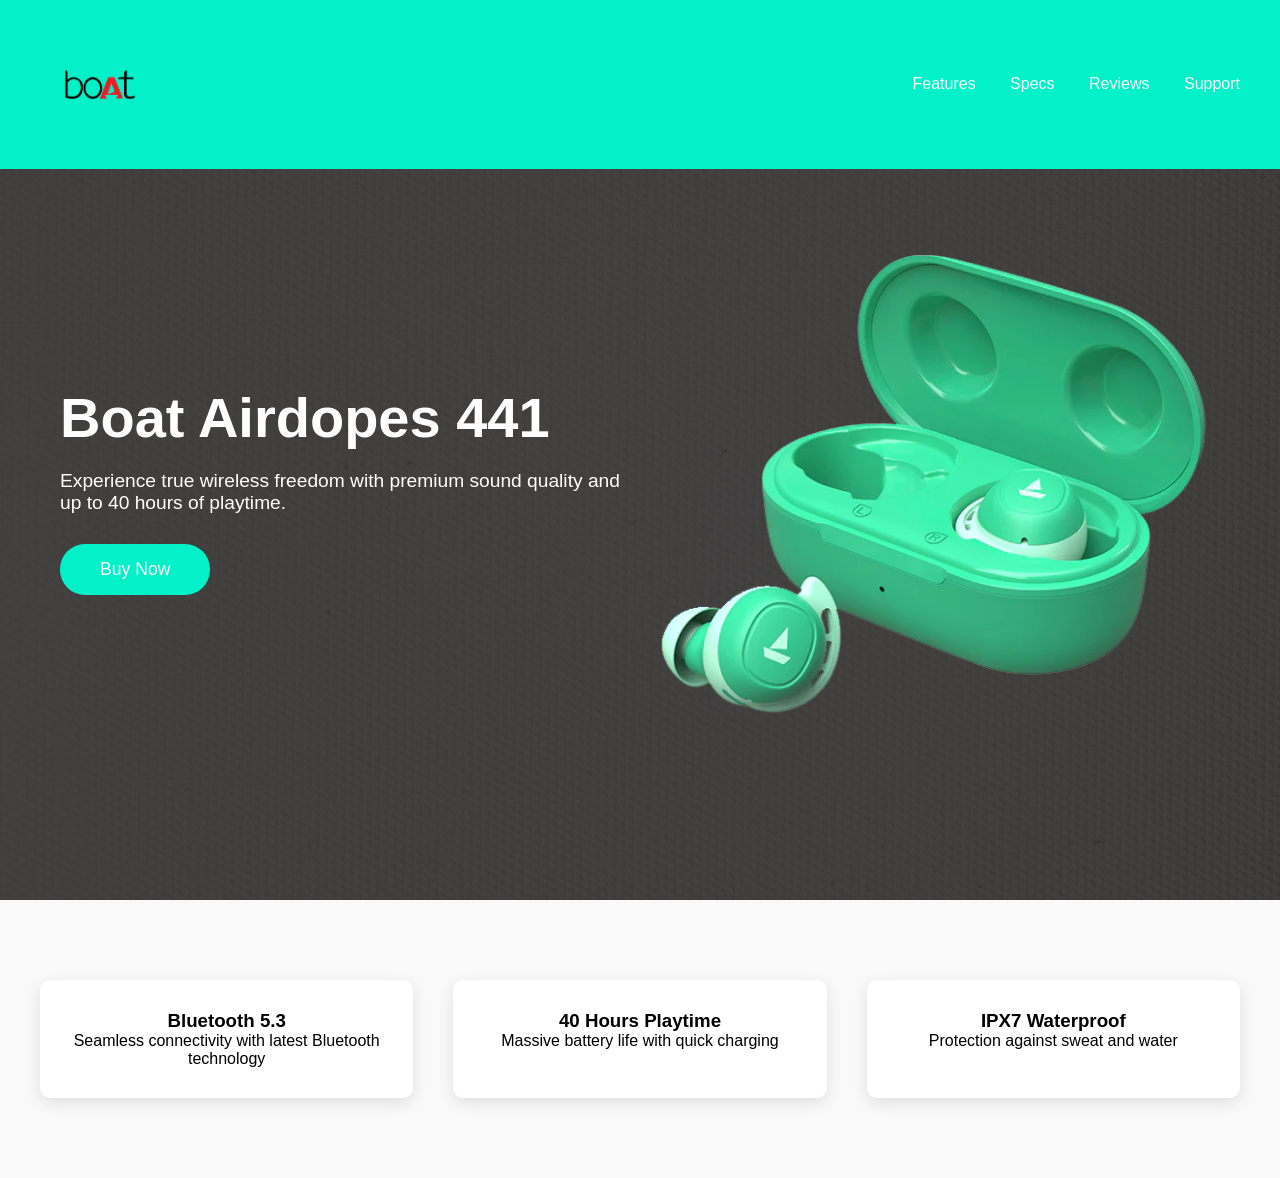
==== index.html @ 9e006bde "initial commit" ====
<!DOCTYPE html>
<html lang="en">
<head>
    <meta charset="UTF-8">
    <meta name="viewport" content="width=device-width, initial-scale=1.0">
    <title>Task 1-Landing page</title>
    <link rel="stylesheet" href="styles.css">
</head>
<body>
    <header>
        <nav>
            <img src="Boat Logo.png" alt="Boat Logo" class="logo">
            <div class="nav-links">
                <a href="#features">Features</a>
                <a href="#specs">Specs</a>
                <a href="#reviews">Reviews</a>
                <a href="#support">Support</a>
            </div>
        </nav>
    </header>

    <section class="hero">
        <div class="hero-content">
            <div class="hero-text">
                <h1>Boat Airdopes 441</h1>
                <p>Experience true wireless freedom with premium sound quality and up to 40 hours of playtime.</p>
                <button class="cta-button">Buy Now</button>
            </div>
            <img src="airdopes441.webp" alt="Airdopes" class="product-image">
        </div>
    </section>

    <section class="features" id="features">
        <div class="features-grid">
            <div class="feature-card">
                <i class="fas fa-bluetooth fa-3x"></i>
                <h3>Bluetooth 5.3</h3>
                <p>Seamless connectivity with latest Bluetooth technology</p>
            </div>
            <div class="feature-card">
                <i class="fas fa-battery-full fa-3x"></i>
                <h3>40 Hours Playtime</h3>
                <p>Massive battery life with quick charging</p>
            </div>
            <div class="feature-card">
                <i class="fas fa-tint fa-3x"></i>
                <h3>IPX7 Waterproof</h3>
                <p>Protection against sweat and water</p>
            </div>
        </div>
    </section>
</body>
</html>
---- styles.css ----
* {
    margin: 0;
    padding: 0;
    box-sizing: border-box;
    font-family: 'Arial', sans-serif;
}

header {
    background-color: #03f1c9;
    padding: 20px;
    position: fixed;
    width: 100%;
    z-index: 1000;
}

nav {
    display: flex;
    justify-content: space-between;
    align-items: center;
    max-width: 1200px;
    margin: 0 auto;
}

.logo {
    width: 120px;
}

.nav-links a {
    color: white;
    text-decoration: none;
    margin-left: 30px;
    font-weight: 500;
}

.hero {
    background: linear-gradient(rgba(0,0,0,0.7), rgba(0,0,0,0.7)),
          url('blank.avif');
    background-size: cover;
    background-position: center;
    height: 100vh;
    display: flex;
    align-items: center;
    padding-top: 80px;
}

.hero-content {
    max-width: 1200px;
    margin: 0 auto;
    display: grid;
    grid-template-columns: 1fr 1fr;
    align-items: center;
    color: white;
    padding: 0 20px;
}

.hero-text h1 {
    font-size: 3.5rem;
    margin-bottom: 20px;
}

.hero-text p {
    font-size: 1.2rem;
    margin-bottom: 30px;
}

.cta-button {
    background-color: #03f1c9;
    color: white;
    padding: 15px 40px;
    border: none;
    border-radius: 25px;
    font-size: 1.1rem;
    cursor: pointer;
    transition: background-color 0.3s;
}

.cta-button:hover {
    background-color: #0056b3;
}

.product-image {
    max-width: 100%;
    animation: float 3s ease-in-out infinite;
}

/* Features Section */
.features {
    padding: 80px 20px;
    background-color: #f9f9f9;
}

.features-grid {
    max-width: 1200px;
    margin: 0 auto;
    display: grid;
    grid-template-columns: repeat(3, 1fr);
    gap: 40px;
}

.feature-card {
    text-align: center;
    padding: 30px;
    background-color: white;
    border-radius: 10px;
    box-shadow: 0 5px 15px rgba(0,0,0,0.1);
    transition: transform 0.3s;
}

.feature-card:hover {
    transform: translateY(-10px);
}

.feature-card img {
    width: 60px;
    margin-bottom: 20px;
}
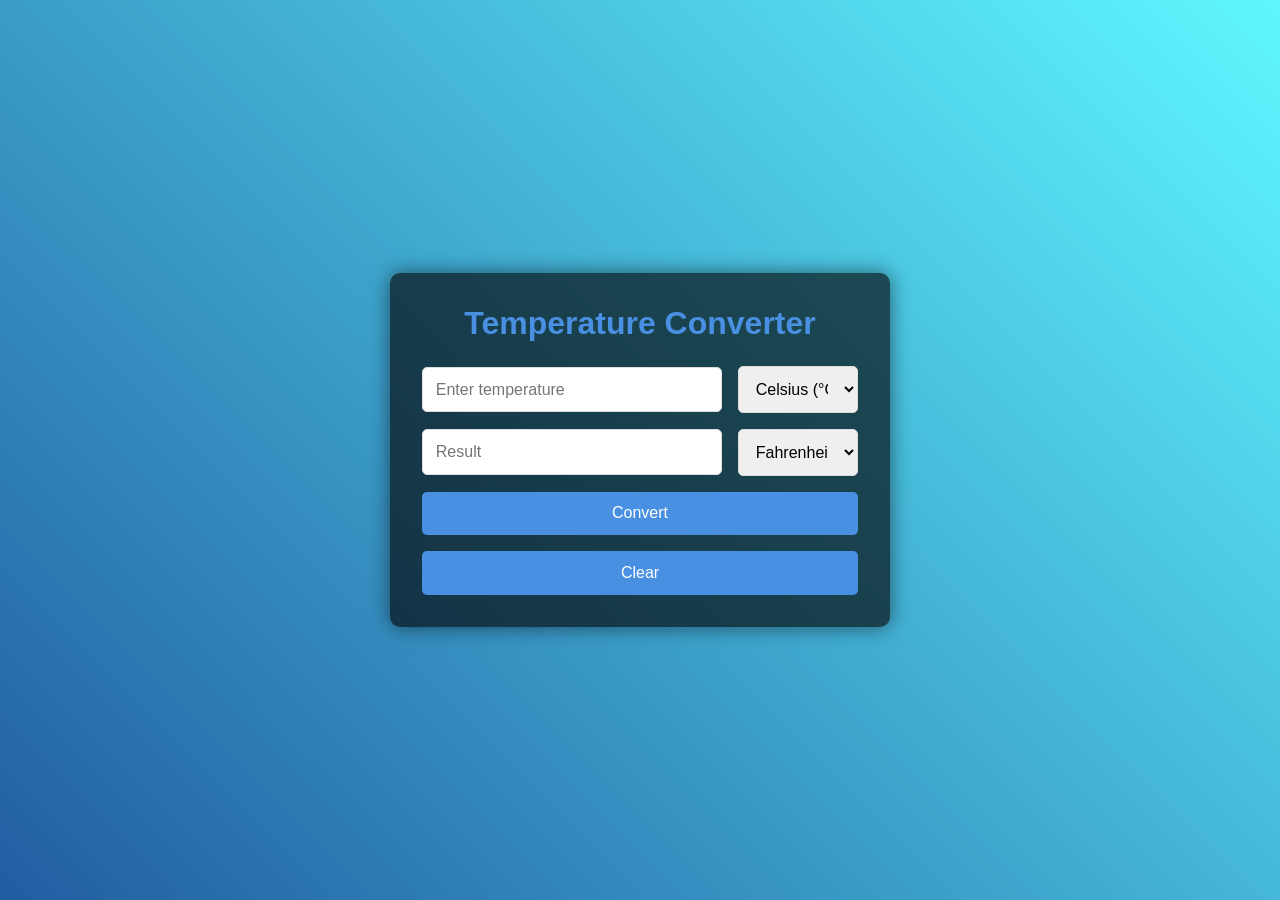
==== commit 65b19ed3: "initial commit" ====
--- a/index.html
+++ b/index.html
@@ -3,51 +3,38 @@
 <head>
     <meta charset="UTF-8">
     <meta name="viewport" content="width=device-width, initial-scale=1.0">
-    <title>Task 1-Landing page</title>
+    <title>Temperature Converter</title>
     <link rel="stylesheet" href="styles.css">
 </head>
 <body>
-    <header>
-        <nav>
-            <img src="Boat Logo.png" alt="Boat Logo" class="logo">
-            <div class="nav-links">
-                <a href="#features">Features</a>
-                <a href="#specs">Specs</a>
-                <a href="#reviews">Reviews</a>
-                <a href="#support">Support</a>
+    <div class="container">
+        <h1>Temperature Converter</h1>
+        <div class="converter">
+            <div class="input-group">
+                <input type="number" id="temperature" placeholder="Enter temperature" step="any">
+                <select id="fromUnit">
+                    <option value="celsius">Celsius (°C)</option>
+                    <option value="fahrenheit">Fahrenheit (°F)</option>
+                </select>
             </div>
-        </nav>
-    </header>
 
-    <section class="hero">
-        <div class="hero-content">
-            <div class="hero-text">
-                <h1>Boat Airdopes 441</h1>
-                <p>Experience true wireless freedom with premium sound quality and up to 40 hours of playtime.</p>
-                <button class="cta-button">Buy Now</button>
+            <div class="input-group">
+                <input type="text" id="result" placeholder="Result" readonly>
+                <select id="toUnit">
+                    <option value="fahrenheit">Fahrenheit (°F)</option>
+                    <option value="celsius">Celsius (°C)</option>
+                </select>
             </div>
-            <img src="airdopes441.webp" alt="Airdopes" class="product-image">
+
+            <div class="error" id="errorMessage">
+                Please enter a valid temperature!
+            </div>
+
+            <button onclick="convertTemperature()">Convert</button>
+            <button onclick="clearFields()">Clear</button>
         </div>
-    </section>
+    </div>
 
-    <section class="features" id="features">
-        <div class="features-grid">
-            <div class="feature-card">
-                <i class="fas fa-bluetooth fa-3x"></i>
-                <h3>Bluetooth 5.3</h3>
-                <p>Seamless connectivity with latest Bluetooth technology</p>
-            </div>
-            <div class="feature-card">
-                <i class="fas fa-battery-full fa-3x"></i>
-                <h3>40 Hours Playtime</h3>
-                <p>Massive battery life with quick charging</p>
-            </div>
-            <div class="feature-card">
-                <i class="fas fa-tint fa-3x"></i>
-                <h3>IPX7 Waterproof</h3>
-                <p>Protection against sweat and water</p>
-            </div>
-        </div>
-    </section>
+    <script src="script.js"></script>
 </body>
 </html>
--- a/styles.css
+++ b/styles.css
@@ -5,114 +5,89 @@
     font-family: 'Arial', sans-serif;
 }
 
-header {
-    background-color: #03f1c9;
-    padding: 20px;
-    position: fixed;
-    width: 100%;
-    z-index: 1000;
+body {
+    min-height: 100vh;
+    display: flex;
+    justify-content: center;
+    align-items: center;
+    background: linear-gradient(45deg, #215da1, #5ff7ff);
 }
 
-nav {
-    display: flex;
-    justify-content: space-between;
-    align-items: center;
-    max-width: 1200px;
-    margin: 0 auto;
+.container {
+    background: rgba(0, 0, 0, 0.633);
+    padding: 2rem;
+    border-radius: 10px;
+    box-shadow: 0 0 20px rgba(0, 0, 0, 0.532);
+    width: 90%;
+    max-width: 500px;
 }
 
-.logo {
+h1 {
+    text-align: center;
+    color: #4a90e2;
+    margin-bottom: 1.5rem;
+}
+
+.converter {
+    display: flex;
+    flex-direction: column;
+    gap: 1rem;
+}
+
+.input-group {
+    display: flex;
+    gap: 1rem;
+    align-items: center;
+}
+
+input, select, button {
+    padding: 0.8rem;
+    border: 1px solid #ddd;
+    border-radius: 5px;
+    font-size: 1rem;
+}
+
+input {
+    flex: 1;
+}
+
+select {
     width: 120px;
 }
 
-.nav-links a {
+button {
+    background: #4a90e2;
     color: white;
-    text-decoration: none;
-    margin-left: 30px;
-    font-weight: 500;
+    border: none;
+    cursor: pointer;
+    transition: background 0.3s;
 }
 
-.hero {
-    background: linear-gradient(rgba(0,0,0,0.7), rgba(0,0,0,0.7)),
-          url('blank.avif');
-    background-size: cover;
-    background-position: center;
-    height: 100vh;
-    display: flex;
-    align-items: center;
-    padding-top: 80px;
+button:hover {
+    background: linear-gradient(45deg, #215da1, #5ff7ff);
 }
 
-.hero-content {
-    max-width: 1200px;
-    margin: 0 auto;
-    display: grid;
-    grid-template-columns: 1fr 1fr;
-    align-items: center;
-    color: white;
-    padding: 0 20px;
+.result {
+    text-align: center;
+    padding: 1rem;
+    background: #f8f9fa;
+    border-radius: 5px;
+    margin-top: 1rem;
 }
 
-.hero-text h1 {
-    font-size: 3.5rem;
-    margin-bottom: 20px;
+.error {
+    color: #dc3545;
+    text-align: center;
+    margin-top: 0.5rem;
+    display: none;
 }
 
-.hero-text p {
-    font-size: 1.2rem;
-    margin-bottom: 30px;
-}
-
-.cta-button {
-    background-color: #03f1c9;
-    color: white;
-    padding: 15px 40px;
-    border: none;
-    border-radius: 25px;
-    font-size: 1.1rem;
-    cursor: pointer;
-    transition: background-color 0.3s;
-}
-
-.cta-button:hover {
-    background-color: #0056b3;
-}
-
-.product-image {
-    max-width: 100%;
-    animation: float 3s ease-in-out infinite;
-}
-
-/* Features Section */
-.features {
-    padding: 80px 20px;
-    background-color: #f9f9f9;
-}
-
-.features-grid {
-    max-width: 1200px;
-    margin: 0 auto;
-    display: grid;
-    grid-template-columns: repeat(3, 1fr);
-    gap: 40px;
-}
-
-.feature-card {
-    text-align: center;
-    padding: 30px;
-    background-color: white;
-    border-radius: 10px;
-    box-shadow: 0 5px 15px rgba(0,0,0,0.1);
-    transition: transform 0.3s;
-}
-
-.feature-card:hover {
-    transform: translateY(-10px);
-}
-
-.feature-card img {
-    width: 60px;
-    margin-bottom: 20px;
-}
-
-
+@media (max-width: 480px) {
+    .input-group {
+        flex-direction: column;
+    }
+    
+    input, select {
+        width: 100%;
+    }
+}
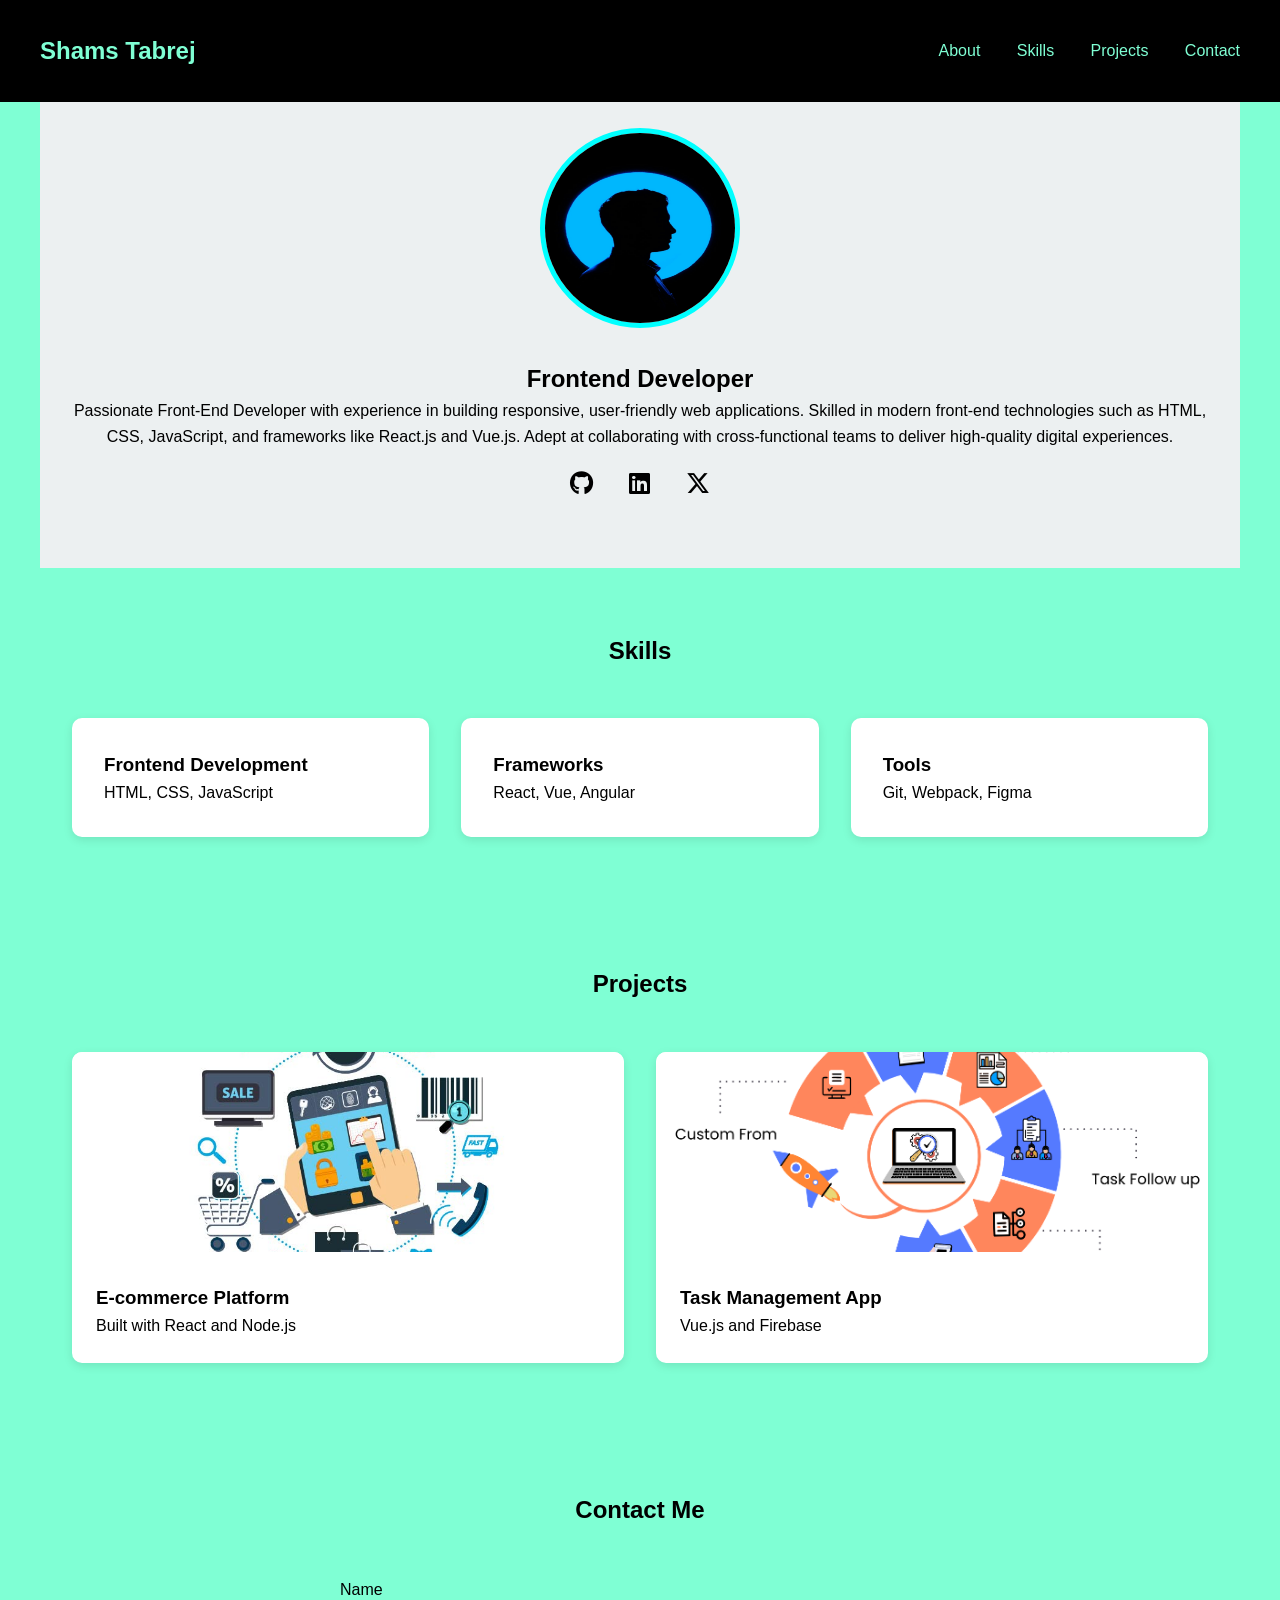
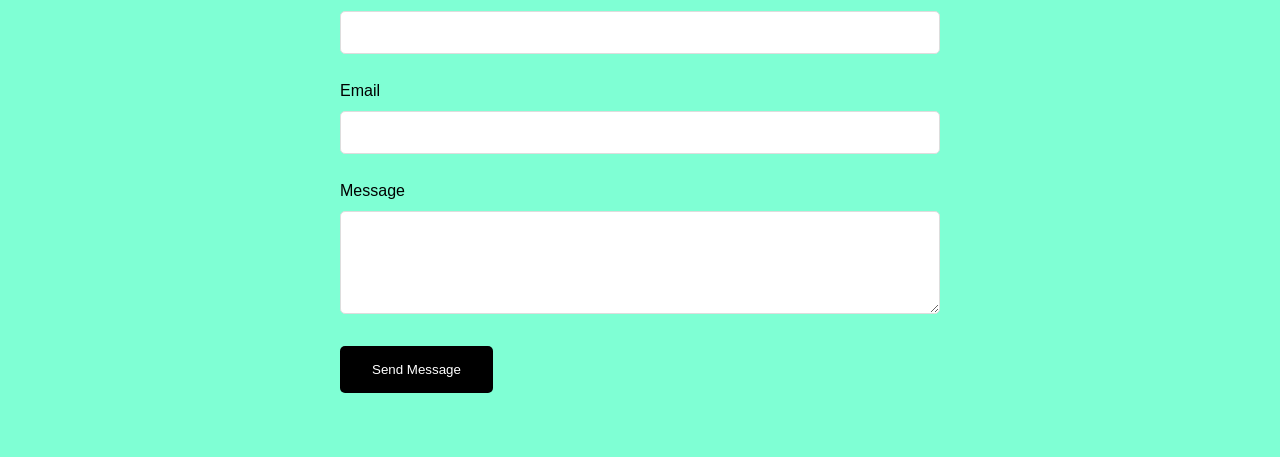
==== commit 1a44a3a2: "initial commit" ====
--- a/index.html
+++ b/index.html
@@ -3,38 +3,89 @@
 <head>
     <meta charset="UTF-8">
     <meta name="viewport" content="width=device-width, initial-scale=1.0">
-    <title>Temperature Converter</title>
+    <title>Task 1-Portfolio</title>
     <link rel="stylesheet" href="styles.css">
+    <link rel="stylesheet" href="https://cdnjs.cloudflare.com/ajax/libs/font-awesome/6.7.2/css/all.min.css" integrity="sha512-Evv84Mr4kqVGRNSgIGL/F/aIDqQb7xQ2vcrdIwxfjThSH8CSR7PBEakCr51Ck+w+/U6swU2Im1vVX0SVk9ABhg==" crossorigin="anonymous" referrerpolicy="no-referrer" />
 </head>
 <body>
-    <div class="container">
-        <h1>Temperature Converter</h1>
-        <div class="converter">
-            <div class="input-group">
-                <input type="number" id="temperature" placeholder="Enter temperature" step="any">
-                <select id="fromUnit">
-                    <option value="celsius">Celsius (°C)</option>
-                    <option value="fahrenheit">Fahrenheit (°F)</option>
-                </select>
+    <header>
+        <nav>
+            <h1>Shams Tabrej</h1>
+            <div class="nav-links">
+                <a href="#about">About</a>
+                <a href="#skills">Skills</a>
+                <a href="#projects">Projects</a>
+                <a href="#contact">Contact</a>
             </div>
+        </nav>
+    </header>
 
-            <div class="input-group">
-                <input type="text" id="result" placeholder="Result" readonly>
-                <select id="toUnit">
-                    <option value="fahrenheit">Fahrenheit (°F)</option>
-                    <option value="celsius">Celsius (°C)</option>
-                </select>
+    <section class="hero" id="about">
+        <img src="profile.jpg" alt="Shams Tabrej" class="profile-img">
+        <h1>Frontend Developer</h1>
+        <p>Passionate Front-End Developer with experience in building responsive, user-friendly web applications. Skilled in modern front-end technologies such as HTML, CSS, JavaScript, and frameworks like React.js and Vue.js. Adept at collaborating with cross-functional teams to deliver high-quality digital experiences.</p>
+        <div class="social-links">
+            <a href="#"><i class="fa-brands fa-github"></i></a>
+            <a href="#"><i class="fa-brands fa-linkedin"></i></a>
+            <a href="#"><i class="fa-brands fa-x-twitter"></i></a>
+        </div>
+    </section>
+
+    <section id="skills">
+        <h2 class="section-title">Skills</h2>
+        <div class="skills-container">
+            <div class="skill-card">
+                <h3>Frontend Development</h3>
+                <p>HTML, CSS, JavaScript</p>
             </div>
+            <div class="skill-card">
+                <h3>Frameworks</h3>
+                <p>React, Vue, Angular</p>
+            </div>
+            <div class="skill-card">
+                <h3>Tools</h3>
+                <p>Git, Webpack, Figma</p>
+            </div>
+        </div>
+    </section>
 
-            <div class="error" id="errorMessage">
-                Please enter a valid temperature!
+    <section id="projects">
+        <h2 class="section-title">Projects</h2>
+        <div class="projects-grid">
+            <div class="project-card">
+                <img src="e commerce.jpg" alt="Project 1">
+                <div class="project-info">
+                    <h3>E-commerce Platform</h3>
+                    <p>Built with React and Node.js</p>
+                </div>
             </div>
+            <div class="project-card">
+                <img src="taskmanagement.png" alt="Project 2">
+                <div class="project-info">
+                    <h3>Task Management App</h3>
+                    <p>Vue.js and Firebase</p>
+                </div>
+            </div>
+        </div>
+    </section>
 
-            <button onclick="convertTemperature()">Convert</button>
-            <button onclick="clearFields()">Clear</button>
-        </div>
-    </div>
-
-    <script src="script.js"></script>
+    <section id="contact">
+        <h2 class="section-title">Contact Me</h2>
+        <form class="contact-form">
+            <div class="form-group">
+                <label for="name">Name</label>
+                <input type="text" id="name" required>
+            </div>
+            <div class="form-group">
+                <label for="email">Email</label>
+                <input type="email" id="email" required>
+            </div>
+            <div class="form-group">
+                <label for="message">Message</label>
+                <textarea id="message" rows="5" required></textarea>
+            </div>
+            <button type="submit">Send Message</button>
+        </form>
+    </section>
 </body>
 </html>
--- a/styles.css
+++ b/styles.css
@@ -2,92 +2,172 @@
     margin: 0;
     padding: 0;
     box-sizing: border-box;
-    font-family: 'Arial', sans-serif;
+    font-family: 'Segoe UI', Tahoma, Geneva, Verdana, sans-serif;
+}
+
+:root {
+    --primary-color: #000000;
+    --secondary-color: #27ae60;
+    --dark-color: #000000;
+    --light-color: #ecf0f1;
 }
 
 body {
-    min-height: 100vh;
-    display: flex;
-    justify-content: center;
-    align-items: center;
-    background: linear-gradient(45deg, #215da1, #5ff7ff);
+    background-color: aquamarine;
+    line-height: 1.6;
+    color: var(--dark-color);
 }
 
-.container {
-    background: rgba(0, 0, 0, 0.633);
+header {
+    background-color: var(--dark-color);
+    color: white;
+    padding: 2rem;
+    position: fixed;
+    width: 100%;
+    top: 0;
+    z-index: 1000;
+}
+
+nav {
+    color: aquamarine;
+    max-width: 1200px;
+    margin: 0 auto;
+    display: flex;
+    justify-content: space-between;
+    align-items: center;
+}
+
+.nav-links a {
+    color: aquamarine;
+    text-decoration: none;
+    margin-left: 2rem;
+    transition: color 0.3s;
+}
+
+.nav-links a:hover {
+    color: var(--primary-color);
+}
+
+.hero {
+    padding: 8rem 2rem 4rem;
+    background-color: var(--light-color);
+    text-align: center;
+}
+
+.profile-img {
+    width: 200px;
+    height: 200px;
+    border-radius: 50%;
+    margin-bottom: 1.5rem;
+    border: 5px solid aqua;
+}
+
+.social-links {
+    margin-top: 1rem;
+}
+
+.social-links a {
+    color: var(--dark-color);
+    margin: 0 1rem;
+    font-size: 1.5rem;
+    transition: color 0.3s;
+}
+
+.social-links a:hover {
+    color: var(--primary-color);
+}
+
+section {
+    padding: 4rem 2rem;
+    max-width: 1200px;
+    margin: 0 auto;
+}
+
+.section-title {
+    text-align: center;
+    margin-bottom: 3rem;
+    color: var(--primary-color);
+}
+
+
+.skills-container {
+    display: grid;
+    grid-template-columns: repeat(auto-fit, minmax(250px, 1fr));
+    gap: 2rem;
+}
+
+.skill-card {
+    background-color: white;
     padding: 2rem;
     border-radius: 10px;
-    box-shadow: 0 0 20px rgba(0, 0, 0, 0.532);
-    width: 90%;
-    max-width: 500px;
+    box-shadow: 0 3px 10px rgba(0,0,0,0.1);
+    transition: transform 0.3s;
 }
 
-h1 {
-    text-align: center;
-    color: #4a90e2;
+.skill-card:hover {
+    transform: translateY(-5px);
+}
+
+.projects-grid {
+    display: grid;
+    grid-template-columns: repeat(auto-fit, minmax(300px, 1fr));
+    gap: 2rem;
+}
+
+.project-card {
+    background-color: white;
+    border-radius: 10px;
+    overflow: hidden;
+    box-shadow: 0 3px 10px rgba(0,0,0,0.1);
+}
+
+.project-card img {
+    width: 100%;
+    height: 200px;
+    object-fit: cover;
+}
+
+.project-info {
+    padding: 1.5rem;
+}
+
+.contact-form {
+    max-width: 600px;
+    margin: 0 auto;
+}
+
+.form-group {
     margin-bottom: 1.5rem;
 }
 
-.converter {
-    display: flex;
-    flex-direction: column;
-    gap: 1rem;
-}
-
-.input-group {
-    display: flex;
-    gap: 1rem;
-    align-items: center;
-}
-
-input, select, button {
+input, textarea {
+    width: 100%;
     padding: 0.8rem;
     border: 1px solid #ddd;
     border-radius: 5px;
-    font-size: 1rem;
-}
-
-input {
-    flex: 1;
-}
-
-select {
-    width: 120px;
+    margin-top: 0.5rem;
 }
 
 button {
-    background: #4a90e2;
+    background-color: var(--primary-color);
     color: white;
+    padding: 1rem 2rem;
     border: none;
+    border-radius: 5px;
     cursor: pointer;
-    transition: background 0.3s;
+    transition: background-color 0.3s;
 }
 
 button:hover {
-    background: linear-gradient(45deg, #215da1, #5ff7ff);
+    background-color: var(--secondary-color);
 }
 
-.result {
-    text-align: center;
-    padding: 1rem;
-    background: #f8f9fa;
-    border-radius: 5px;
-    margin-top: 1rem;
+@media (max-width: 768px) {
+    .nav-links {
+        display: none;
+    }
+
+    .skills-container, .projects-grid {
+        grid-template-columns: 1fr;
+    }
 }
-
-.error {
-    color: #dc3545;
-    text-align: center;
-    margin-top: 0.5rem;
-    display: none;
-}
-
-@media (max-width: 480px) {
-    .input-group {
-        flex-direction: column;
-    }
-    
-    input, select {
-        width: 100%;
-    }
-}
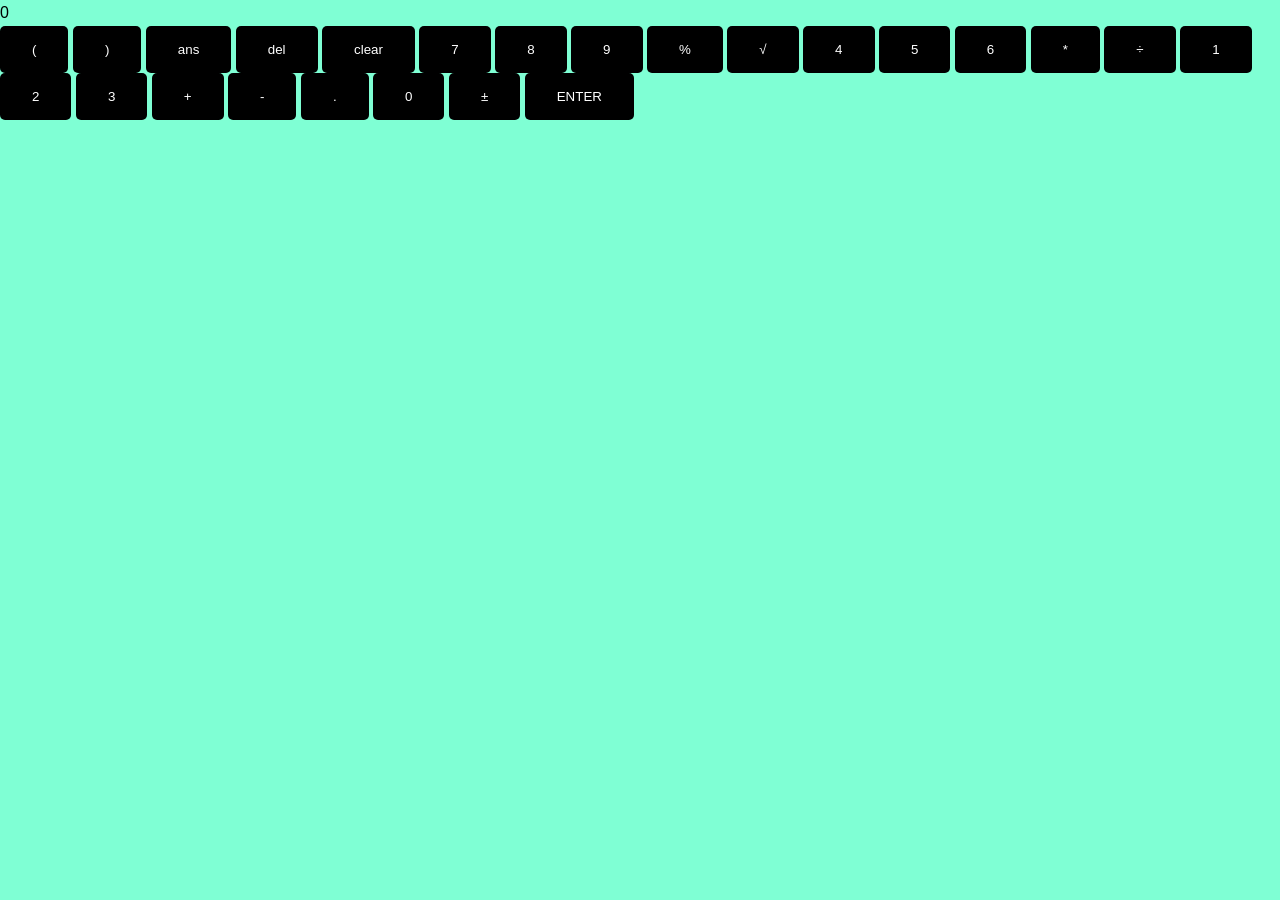
==== commit c413eaf1: "first commit" ====
--- a/index.html
+++ b/index.html
@@ -2,90 +2,47 @@
 <html lang="en">
 <head>
     <meta charset="UTF-8">
-    <meta name="viewport" content="width=device-width, initial-scale=1.0">
-    <title>Task 1-Portfolio</title>
-    <link rel="stylesheet" href="styles.css">
-    <link rel="stylesheet" href="https://cdnjs.cloudflare.com/ajax/libs/font-awesome/6.7.2/css/all.min.css" integrity="sha512-Evv84Mr4kqVGRNSgIGL/F/aIDqQb7xQ2vcrdIwxfjThSH8CSR7PBEakCr51Ck+w+/U6swU2Im1vVX0SVk9ABhg==" crossorigin="anonymous" referrerpolicy="no-referrer" />
+    <title>Calculator</title>
+   <link rel="stylesheet" href="styles.css">
 </head>
 <body>
-    <header>
-        <nav>
-            <h1>Shams Tabrej</h1>
-            <div class="nav-links">
-                <a href="#about">About</a>
-                <a href="#skills">Skills</a>
-                <a href="#projects">Projects</a>
-                <a href="#contact">Contact</a>
-            </div>
-        </nav>
-    </header>
+    <div class="calculator">
+        <div class="display">
+            <div id="expression"></div>
+            <div id="result">0</div>
+        </div>
+        <div class="buttons">
+            <button class="special">(</button>
+            <button class="special">)</button>
+            <button class="special" id="ans">ans</button>
+            <button class="special" id="del">del</button>
+            <button class="special" id="clear">clear</button>
+            
+            <button>7</button>
+            <button>8</button>
+            <button>9</button>
+            <button class="operator">%</button>
+            <button class="operator">√</button>
+            
+            <button>4</button>
+            <button>5</button>
+            <button>6</button>
+            <button class="operator">*</button>
+            <button class="operator">÷</button>
+            
+            <button>1</button>
+            <button>2</button>
+            <button>3</button>
+            <button class="operator">+</button>
+            <button class="operator">-</button>
+            
+            <button>.</button>
+            <button>0</button>
+            <button class="operator">±</button>
+            <button class="operator equals" id="enter">ENTER</button>
+        </div>
+    </div>
 
-    <section class="hero" id="about">
-        <img src="profile.jpg" alt="Shams Tabrej" class="profile-img">
-        <h1>Frontend Developer</h1>
-        <p>Passionate Front-End Developer with experience in building responsive, user-friendly web applications. Skilled in modern front-end technologies such as HTML, CSS, JavaScript, and frameworks like React.js and Vue.js. Adept at collaborating with cross-functional teams to deliver high-quality digital experiences.</p>
-        <div class="social-links">
-            <a href="#"><i class="fa-brands fa-github"></i></a>
-            <a href="#"><i class="fa-brands fa-linkedin"></i></a>
-            <a href="#"><i class="fa-brands fa-x-twitter"></i></a>
-        </div>
-    </section>
-
-    <section id="skills">
-        <h2 class="section-title">Skills</h2>
-        <div class="skills-container">
-            <div class="skill-card">
-                <h3>Frontend Development</h3>
-                <p>HTML, CSS, JavaScript</p>
-            </div>
-            <div class="skill-card">
-                <h3>Frameworks</h3>
-                <p>React, Vue, Angular</p>
-            </div>
-            <div class="skill-card">
-                <h3>Tools</h3>
-                <p>Git, Webpack, Figma</p>
-            </div>
-        </div>
-    </section>
-
-    <section id="projects">
-        <h2 class="section-title">Projects</h2>
-        <div class="projects-grid">
-            <div class="project-card">
-                <img src="e commerce.jpg" alt="Project 1">
-                <div class="project-info">
-                    <h3>E-commerce Platform</h3>
-                    <p>Built with React and Node.js</p>
-                </div>
-            </div>
-            <div class="project-card">
-                <img src="taskmanagement.png" alt="Project 2">
-                <div class="project-info">
-                    <h3>Task Management App</h3>
-                    <p>Vue.js and Firebase</p>
-                </div>
-            </div>
-        </div>
-    </section>
-
-    <section id="contact">
-        <h2 class="section-title">Contact Me</h2>
-        <form class="contact-form">
-            <div class="form-group">
-                <label for="name">Name</label>
-                <input type="text" id="name" required>
-            </div>
-            <div class="form-group">
-                <label for="email">Email</label>
-                <input type="email" id="email" required>
-            </div>
-            <div class="form-group">
-                <label for="message">Message</label>
-                <textarea id="message" rows="5" required></textarea>
-            </div>
-            <button type="submit">Send Message</button>
-        </form>
-    </section>
+    <script src="script.js"></script>
 </body>
 </html>
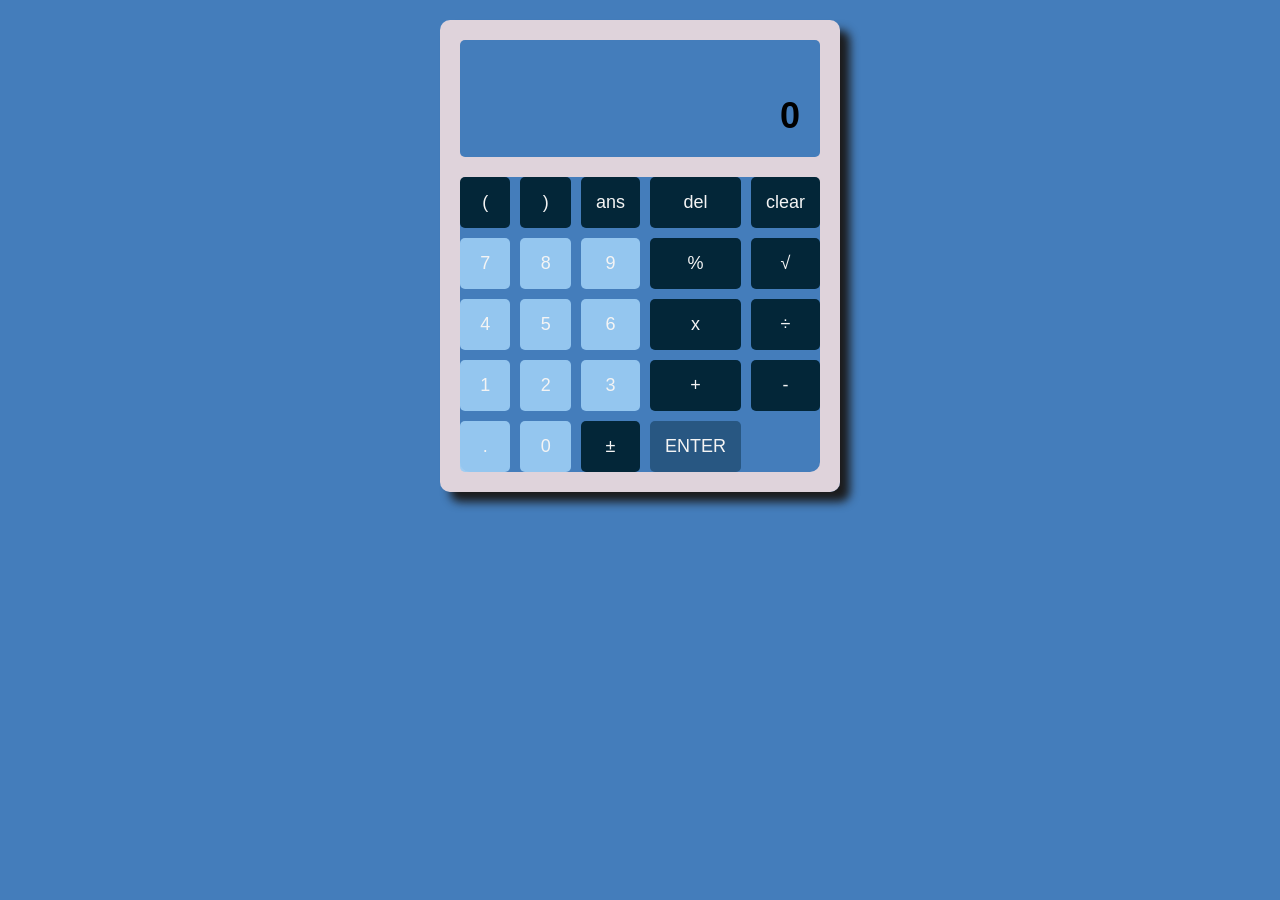
==== commit c2e01a7a: "final commit" ====
--- a/index.html
+++ b/index.html
@@ -27,7 +27,7 @@
             <button>4</button>
             <button>5</button>
             <button>6</button>
-            <button class="operator">*</button>
+            <button class="operator">x</button>
             <button class="operator">÷</button>
             
             <button>1</button>
--- a/styles.css
+++ b/styles.css
@@ -1,173 +1,73 @@
 * {
-    margin: 0;
-    padding: 0;
     box-sizing: border-box;
-    font-family: 'Segoe UI', Tahoma, Geneva, Verdana, sans-serif;
+    font-family: Arial, sans-serif;
+    background-color: #447dbb;
 }
 
-:root {
-    --primary-color: #000000;
-    --secondary-color: #27ae60;
-    --dark-color: #000000;
-    --light-color: #ecf0f1;
+.calculator {
+    width: 400px;
+    margin: 20px auto;
+    background: #f9e1e1db;
+    box-shadow: 10px 10px 10px rgb(28, 28, 29);
+    padding: 20px;
+    border-radius: 10px;
 }
 
-body {
-    background-color: aquamarine;
-    line-height: 1.6;
-    color: var(--dark-color);
+.display {
+    padding: 20px;
+    margin-bottom: 20px;
+    border-radius: 5px;
+    text-align: right;
 }
 
-header {
-    background-color: var(--dark-color);
-    color: white;
-    padding: 2rem;
-    position: fixed;
-    width: 100%;
-    top: 0;
-    z-index: 1000;
+#expression {
+    font-size: 50px;
+    color: #00020e;
+    min-height: 25px;
 }
 
-nav {
-    color: aquamarine;
-    max-width: 1200px;
-    margin: 0 auto;
-    display: flex;
-    justify-content: space-between;
-    align-items: center;
+#result {
+    font-size: 36px;
+    font-weight: bold;
+    margin-top: 10px;
 }
 
-.nav-links a {
-    color: aquamarine;
-    text-decoration: none;
-    margin-left: 2rem;
-    transition: color 0.3s;
-}
-
-.nav-links a:hover {
-    color: var(--primary-color);
-}
-
-.hero {
-    padding: 8rem 2rem 4rem;
-    background-color: var(--light-color);
-    text-align: center;
-}
-
-.profile-img {
-    width: 200px;
-    height: 200px;
-    border-radius: 50%;
-    margin-bottom: 1.5rem;
-    border: 5px solid aqua;
-}
-
-.social-links {
-    margin-top: 1rem;
-}
-
-.social-links a {
-    color: var(--dark-color);
-    margin: 0 1rem;
-    font-size: 1.5rem;
-    transition: color 0.3s;
-}
-
-.social-links a:hover {
-    color: var(--primary-color);
-}
-
-section {
-    padding: 4rem 2rem;
-    max-width: 1200px;
-    margin: 0 auto;
-}
-
-.section-title {
-    text-align: center;
-    margin-bottom: 3rem;
-    color: var(--primary-color);
-}
-
-
-.skills-container {
-    display: grid;
-    grid-template-columns: repeat(auto-fit, minmax(250px, 1fr));
-    gap: 2rem;
-}
-
-.skill-card {
-    background-color: white;
-    padding: 2rem;
+.buttons {
+    display:grid;
+    grid-template-columns: repeat(5, 1fr);
     border-radius: 10px;
-    box-shadow: 0 3px 10px rgba(0,0,0,0.1);
-    transition: transform 0.3s;
-}
-
-.skill-card:hover {
-    transform: translateY(-5px);
-}
-
-.projects-grid {
-    display: grid;
-    grid-template-columns: repeat(auto-fit, minmax(300px, 1fr));
-    gap: 2rem;
-}
-
-.project-card {
-    background-color: white;
-    border-radius: 10px;
-    overflow: hidden;
-    box-shadow: 0 3px 10px rgba(0,0,0,0.1);
-}
-
-.project-card img {
-    width: 100%;
-    height: 200px;
-    object-fit: cover;
-}
-
-.project-info {
-    padding: 1.5rem;
-}
-
-.contact-form {
-    max-width: 600px;
-    margin: 0 auto;
-}
-
-.form-group {
-    margin-bottom: 1.5rem;
-}
-
-input, textarea {
-    width: 100%;
-    padding: 0.8rem;
-    border: 1px solid #ddd;
-    border-radius: 5px;
-    margin-top: 0.5rem;
+    gap: 10px;
 }
 
 button {
-    background-color: var(--primary-color);
-    color: white;
-    padding: 1rem 2rem;
+    padding: 15px;
     border: none;
     border-radius: 5px;
+    font-size: 18px;
     cursor: pointer;
-    transition: background-color 0.3s;
+    background: #9cccf3eb;
+    color: rgb(244, 244, 244);
+    transition: 0.2s;
 }
 
 button:hover {
-    background-color: var(--secondary-color);
+    background: #032638;
 }
 
-@media (max-width: 768px) {
-    .nav-links {
-        display: none;
-    }
+.operator {
+    background: #032638;
+}
 
-    .skills-container, .projects-grid {
-        grid-template-columns: 1fr;
-    }
+.operator:hover {
+    background: #96ecf5;
 }
+
+.special {
+    background: #032638;
+}
+
+.equals {
+    background: #0326386f;
+
+
+}
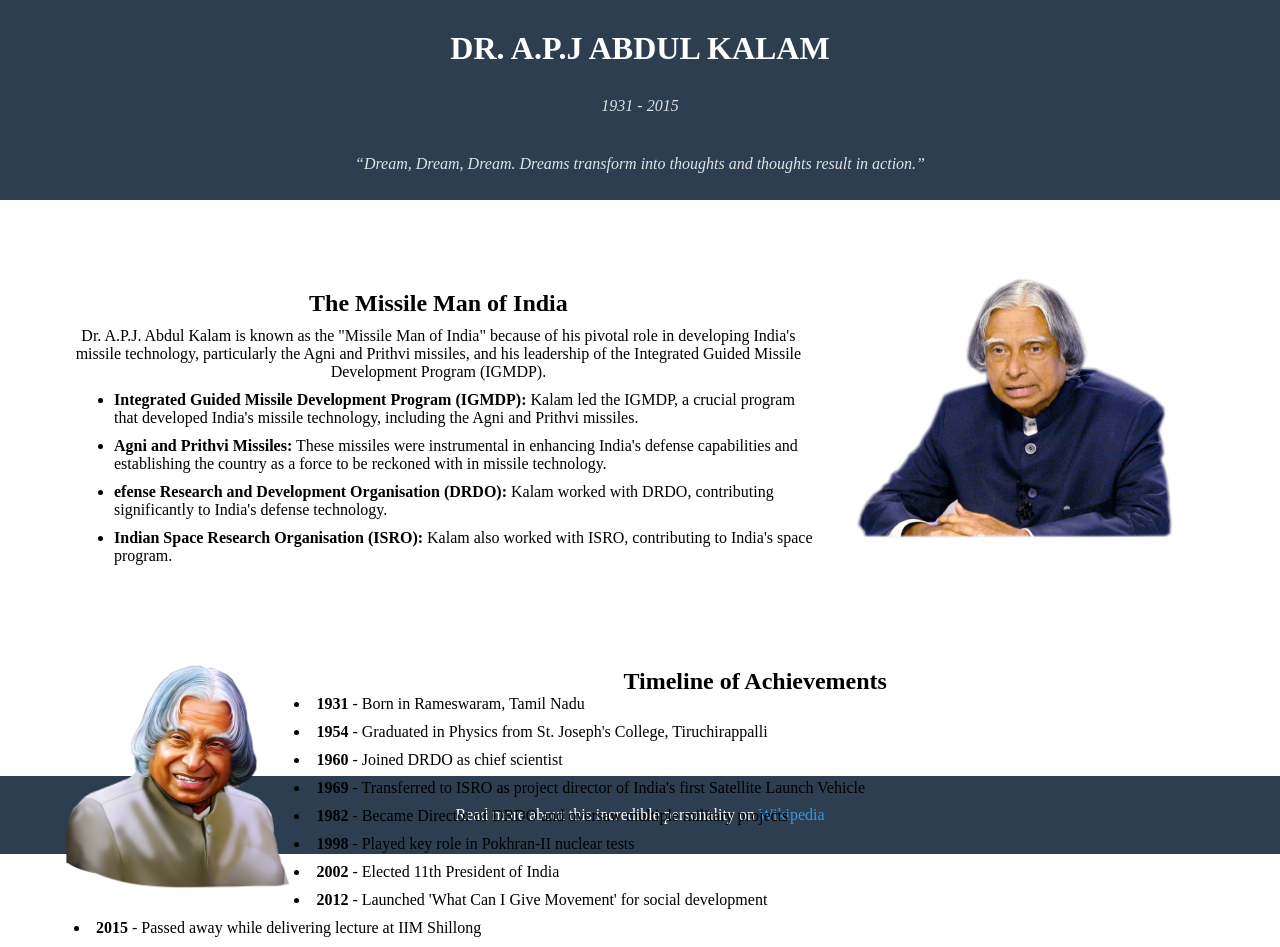
==== commit d9038d00: "final commited" ====
--- a/index.html
+++ b/index.html
@@ -2,47 +2,47 @@
 <html lang="en">
 <head>
     <meta charset="UTF-8">
-    <title>Calculator</title>
-   <link rel="stylesheet" href="styles.css">
+    <meta name="viewport" content="width=device-width, initial-scale=1.0">
+    <title>Tribute Page</title>
+    <link rel="stylesheet" href="styles.css">
 </head>
 <body>
-    <div class="calculator">
-        <div class="display">
-            <div id="expression"></div>
-            <div id="result">0</div>
-        </div>
-        <div class="buttons">
-            <button class="special">(</button>
-            <button class="special">)</button>
-            <button class="special" id="ans">ans</button>
-            <button class="special" id="del">del</button>
-            <button class="special" id="clear">clear</button>
-            
-            <button>7</button>
-            <button>8</button>
-            <button>9</button>
-            <button class="operator">%</button>
-            <button class="operator">√</button>
-            
-            <button>4</button>
-            <button>5</button>
-            <button>6</button>
-            <button class="operator">x</button>
-            <button class="operator">÷</button>
-            
-            <button>1</button>
-            <button>2</button>
-            <button>3</button>
-            <button class="operator">+</button>
-            <button class="operator">-</button>
-            
-            <button>.</button>
-            <button>0</button>
-            <button class="operator">±</button>
-            <button class="operator equals" id="enter">ENTER</button>
-        </div>
+    <header>
+        <h1>DR. A.P.J ABDUL KALAM</h1>
+        <p class="subtitle">1931 - 2015</p>
+        <p class="subtitle">“Dream, Dream, Dream. Dreams transform into thoughts and thoughts result in action.”</p>
+    </header>
+
+    <div class="first">
+        <img class="img_k"  src="apj abdul kalam.png" alt="">
+        <h2>The Missile Man of India</h2>
+        <p>Dr. A.P.J. Abdul Kalam is known as the "Missile Man of India" because of his pivotal role in developing India's missile technology, particularly the Agni and Prithvi missiles, and his leadership of the Integrated Guided Missile Development Program (IGMDP). </p>
+        <ul>
+            <li><b>Integrated Guided Missile Development Program (IGMDP):</b> Kalam led the IGMDP, a crucial program that developed India's missile technology, including the Agni and Prithvi missiles. </li>
+            <li><b>Agni and Prithvi Missiles:</b> These missiles were instrumental in enhancing India's defense capabilities and establishing the country as a force to be reckoned with in missile technology. </li>
+            <li><b>efense Research and Development Organisation (DRDO):</b> Kalam worked with DRDO, contributing significantly to India's defense technology. </li>
+            <li><b>Indian Space Research Organisation (ISRO):</b> Kalam also worked with ISRO, contributing to India's space program. </li>
+        </ul>
     </div>
 
-    <script src="script.js"></script>
+    
+    <div class="second">
+        <img class="img_a"  src="pngwing.com.png" alt="">
+        <h2 class="time">Timeline of Achievements</h2>   
+        <li><strong>1931</strong> - Born in Rameswaram, Tamil Nadu</li>
+        <li><strong>1954</strong> - Graduated in Physics from St. Joseph's College, Tiruchirappalli</li>
+        <li><strong>1960</strong> - Joined DRDO as chief scientist</li>
+        <li><strong>1969</strong> - Transferred to ISRO as project director of India's first Satellite Launch Vehicle</li>
+        <li><strong>1982</strong> - Became Director of DRDO and oversaw multiple military projects</li>
+        <li><strong>1998</strong> - Played key role in Pokhran-II nuclear tests</li>
+        <li><strong>2002</strong> - Elected 11th President of India</li>
+        <li><strong>2012</strong> - Launched 'What Can I Give Movement' for social development</li>
+        <li><strong>2015</strong> - Passed away while delivering lecture at IIM Shillong</li>
+    </div>
+
+    <footer>
+        <p style="color: white;">Read more about this incredible personality on <a href="https://en.wikipedia.org/wiki/A._P._J._Abdul_Kalam" target="_blank">Wikipedia</a></p>
+
+    </footer>
 </body>
 </html>
--- a/styles.css
+++ b/styles.css
@@ -1,73 +1,78 @@
-* {
-    box-sizing: border-box;
-    font-family: Arial, sans-serif;
-    background-color: #447dbb;
+*{
+    margin: 0%;
+    color: black; 
 }
 
-.calculator {
-    width: 400px;
-    margin: 20px auto;
-    background: #f9e1e1db;
-    box-shadow: 10px 10px 10px rgb(28, 28, 29);
-    padding: 20px;
-    border-radius: 10px;
+h1{
+    padding-top: 30px;
+    text-align: center;
+    color: white;
 }
 
-.display {
-    padding: 20px;
-    margin-bottom: 20px;
-    border-radius: 5px;
-    text-align: right;
+header{
+    height: 200px;
+    background-color:#2c3e50;
 }
 
-#expression {
-    font-size: 50px;
-    color: #00020e;
-    min-height: 25px;
+.subtitle {
+    padding-top: 20px;
+    text-align: center;
+    font-style: italic;
+    color: #dfe4e5;
+    margin-bottom: 10px;
 }
 
-#result {
-    font-size: 36px;
-    font-weight: bold;
-    margin-top: 10px;
+.img_k{
+    float: right;
+    width: 35%;
 }
 
-.buttons {
-    display:grid;
-    grid-template-columns: repeat(5, 1fr);
-    border-radius: 10px;
-    gap: 10px;
+.first{
+    position: absolute;
+    width: 90%;
+    left:5%;
+    top: 30%;
+   
 }
 
-button {
-    padding: 15px;
-    border: none;
-    border-radius: 5px;
-    font-size: 18px;
-    cursor: pointer;
-    background: #9cccf3eb;
-    color: rgb(244, 244, 244);
-    transition: 0.2s;
+h2{
+    text-align: center;
+    margin-top: 20px
 }
 
-button:hover {
-    background: #032638;
+p{
+    text-align: center;
+    margin-top: 10px;
+    padding-bottom : 10px;
 }
 
-.operator {
-    background: #032638;
+li{
+    margin-left: 10px;
+    padding-bottom: 10px;
 }
 
-.operator:hover {
-    background: #96ecf5;
+.img_a{
+    float: left;
+    width: 20%;
+
 }
 
-.special {
-    background: #032638;
+.second{
+    position: absolute;
+    width: 90%;
+    right: 5%;
+    top: 72%;
 }
 
-.equals {
-    background: #0326386f;
+footer {
+    text-align: center;
+    margin-top:45%;
+    padding: 20px;
+    background-color: #2c3e50;
+    color: white;
+}
 
-
-}
+a {
+    color: #3498db;
+    text-decoration: none;
+}
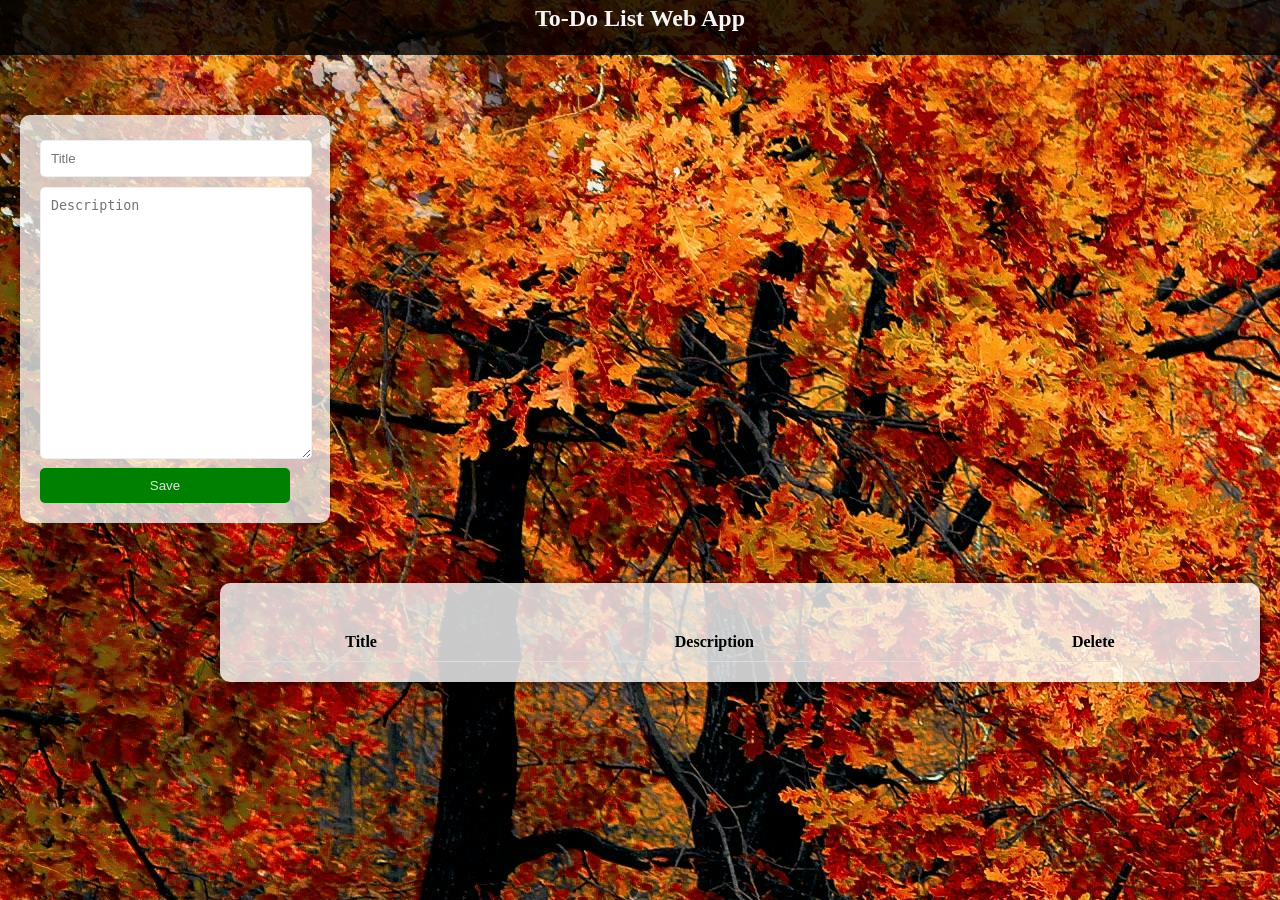
==== commit 9d83f60e: "initial commit" ====
--- a/index.html
+++ b/index.html
@@ -3,46 +3,32 @@
 <head>
     <meta charset="UTF-8">
     <meta name="viewport" content="width=device-width, initial-scale=1.0">
-    <title>Tribute Page</title>
+    <title>To Do App</title>
     <link rel="stylesheet" href="styles.css">
 </head>
 <body>
     <header>
-        <h1>DR. A.P.J ABDUL KALAM</h1>
-        <p class="subtitle">1931 - 2015</p>
-        <p class="subtitle">“Dream, Dream, Dream. Dreams transform into thoughts and thoughts result in action.”</p>
+        <h2>To-Do List Web App</h2>
     </header>
 
-    <div class="first">
-        <img class="img_k"  src="apj abdul kalam.png" alt="">
-        <h2>The Missile Man of India</h2>
-        <p>Dr. A.P.J. Abdul Kalam is known as the "Missile Man of India" because of his pivotal role in developing India's missile technology, particularly the Agni and Prithvi missiles, and his leadership of the Integrated Guided Missile Development Program (IGMDP). </p>
-        <ul>
-            <li><b>Integrated Guided Missile Development Program (IGMDP):</b> Kalam led the IGMDP, a crucial program that developed India's missile technology, including the Agni and Prithvi missiles. </li>
-            <li><b>Agni and Prithvi Missiles:</b> These missiles were instrumental in enhancing India's defense capabilities and establishing the country as a force to be reckoned with in missile technology. </li>
-            <li><b>efense Research and Development Organisation (DRDO):</b> Kalam worked with DRDO, contributing significantly to India's defense technology. </li>
-            <li><b>Indian Space Research Organisation (ISRO):</b> Kalam also worked with ISRO, contributing to India's space program. </li>
-        </ul>
+    <div class="container">
+        <input type="text" id="title" placeholder="Title" required>
+        <textarea id="description" placeholder="Description" required></textarea>
+        <button onclick="addTask()">Save</button>
     </div>
 
-    
-    <div class="second">
-        <img class="img_a"  src="pngwing.com.png" alt="">
-        <h2 class="time">Timeline of Achievements</h2>   
-        <li><strong>1931</strong> - Born in Rameswaram, Tamil Nadu</li>
-        <li><strong>1954</strong> - Graduated in Physics from St. Joseph's College, Tiruchirappalli</li>
-        <li><strong>1960</strong> - Joined DRDO as chief scientist</li>
-        <li><strong>1969</strong> - Transferred to ISRO as project director of India's first Satellite Launch Vehicle</li>
-        <li><strong>1982</strong> - Became Director of DRDO and oversaw multiple military projects</li>
-        <li><strong>1998</strong> - Played key role in Pokhran-II nuclear tests</li>
-        <li><strong>2002</strong> - Elected 11th President of India</li>
-        <li><strong>2012</strong> - Launched 'What Can I Give Movement' for social development</li>
-        <li><strong>2015</strong> - Passed away while delivering lecture at IIM Shillong</li>
+    <div class="result">
+        <table>
+            <thead>
+                <tr>
+                    <th>Title</th>
+                    <th>Description</th>
+                    <th>Delete</th>
+                </tr>
+            </thead>
+            <tbody id="taskList"></tbody>
+        </table>
     </div>
-
-    <footer>
-        <p style="color: white;">Read more about this incredible personality on <a href="https://en.wikipedia.org/wiki/A._P._J._Abdul_Kalam" target="_blank">Wikipedia</a></p>
-
-    </footer>
+    <script src="script.js"></script>
 </body>
-</html>+</html>
--- a/styles.css
+++ b/styles.css
@@ -1,78 +1,96 @@
 *{
-    margin: 0%;
-    color: black; 
+    margin: 0px;
+    padding: 0px;
 }
-
-h1{
-    padding-top: 30px;
-    text-align: center;
-    color: white;
+body{
+    background-image: url(pexels-pixabay-33109.jpg);
 }
 
 header{
-    height: 200px;
-    background-color:#2c3e50;
+    height: 50px;
+    padding-top: 5px;
+    text-align: center;
+    color: rgb(246, 246, 246);
+    background-color: rgba(0, 0, 0, 0.795);
 }
 
-.subtitle {
-    padding-top: 20px;
-    text-align: center;
-    font-style: italic;
-    color: #dfe4e5;
-    margin-bottom: 10px;
+.container {
+    float: left;
+    width: 270px;
+    margin-left: 20px;
+    margin-top: 60px;
+    background: rgba(255, 255, 255, 0.737);
+    padding: 20px;
+    border-radius: 10px;
+    box-shadow: 0 0 10px rgba(0, 0, 0, 0.3);
+    color: black;
 }
 
-.img_k{
+.result {
     float: right;
-    width: 35%;
+    width: 1000px;
+    margin-right: 20px;
+    margin-top: 60px;
+    background: rgba(255, 255, 255, 0.79);
+    padding: 20px;
+    border-radius: 10px;
+    box-shadow: 0 0 10px rgba(0, 0, 0, 0.496);
+    color: black;
 }
 
-.first{
-    position: absolute;
-    width: 90%;
-    left:5%;
-    top: 30%;
-   
+input, textarea {
+    width: 100%;
+    padding: 10px;
+    margin: 5px 0;
+    border: 1px solid #ece9e9c7;
+    border-radius: 5px;
 }
 
-h2{
-    text-align: center;
-    margin-top: 20px
+button {
+    width: 250px;
+    padding: 10px;
+    background-color: green;
+    color: rgba(255, 255, 255, 0.836);
+    border: none;
+    border-radius: 5px;
+    cursor: pointer;
 }
 
-p{
-    text-align: center;
-    margin-top: 10px;
-    padding-bottom : 10px;
+button:hover {
+    background-color: darkgreen;
 }
 
-li{
-    margin-left: 10px;
-    padding-bottom: 10px;
+table {
+    width: 100%;
+    margin-top: 20px;
+    border-collapse: collapse;
 }
 
-.img_a{
-    float: left;
-    width: 20%;
-
+th, td {
+    padding: 10px;
+    border-bottom: 1px solid #ddd;
+    text-align: center;
 }
 
-.second{
-    position: absolute;
-    width: 90%;
-    right: 5%;
-    top: 72%;
+.delete-btn {
+    background-color: red;
+    padding: 5px 10px;
+    border: none;
+    color: white;
+    cursor: pointer;
+    border-radius: 5px;
 }
 
-footer {
-    text-align: center;
-    margin-top:45%;
-    padding: 20px;
-    background-color: #2c3e50;
-    color: white;
+.delete-btn:hover {
+    background-color: darkred;
 }
 
-a {
-    color: #3498db;
-    text-decoration: none;
-}+#description{
+    height: 250px;
+    width: 250px;
+}
+
+#title{
+    width: 250px;
+}
+
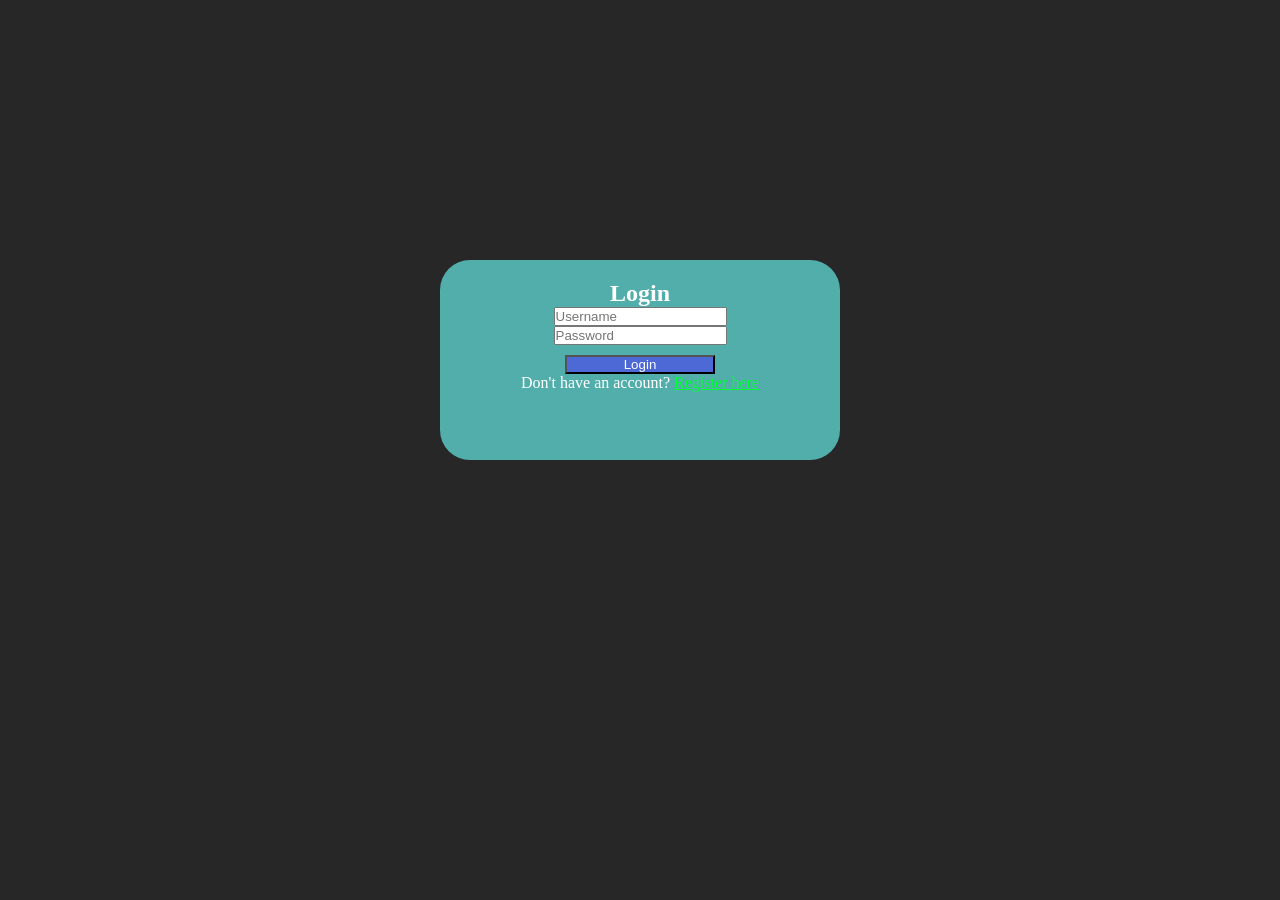
==== commit 4962f640: "initial commit" ====
--- a/index.html
+++ b/index.html
@@ -3,32 +3,38 @@
 <head>
     <meta charset="UTF-8">
     <meta name="viewport" content="width=device-width, initial-scale=1.0">
-    <title>To Do App</title>
+    <title>Login auth</title>
     <link rel="stylesheet" href="styles.css">
 </head>
 <body>
-    <header>
-        <h2>To-Do List Web App</h2>
-    </header>
-
-    <div class="container">
-        <input type="text" id="title" placeholder="Title" required>
-        <textarea id="description" placeholder="Description" required></textarea>
-        <button onclick="addTask()">Save</button>
+    <div id="registerContainer" class="container">
+        <h2>Register</h2>
+        <form id="registerForm">
+            <input type="text" id="regUsername" placeholder="Username" required><br>
+            <input type="password" id="regPassword" placeholder="Password" required><br>
+            <button type="submit">Register</button>
+        </form>
+        <p class="error" id="regError"></p>
+        <p>Already have an account? <a href="#" onclick="showLogin()">Login here</a></p>
     </div>
 
-    <div class="result">
-        <table>
-            <thead>
-                <tr>
-                    <th>Title</th>
-                    <th>Description</th>
-                    <th>Delete</th>
-                </tr>
-            </thead>
-            <tbody id="taskList"></tbody>
-        </table>
+    <div id="loginContainer" class="container hidden">
+        <h2>Login</h2>
+        <form id="loginForm">
+            <input type="text" id="loginUsername" placeholder="Username" required><br>
+            <input type="password" id="loginPassword" placeholder="Password" required><br>
+            <button type="submit">Login</button>
+        </form>
+        <p class="error" id="loginError"></p>
+        <p>Don't have an account? <a href="#" onclick="showRegister()">Register here</a></p>
     </div>
-    <script src="script.js"></script>
+
+    <div id="securedPage" class="container hidden">
+        <h1>Welcome, <span id="loggedInUser"></span>!</h1>
+        <p>This is your secured page.</p>
+        <button onclick="logout()">Logout</button>
+    </div>
+
+  <script src="script.js"></script>
 </body>
-</html>
+</html>
--- a/styles.css
+++ b/styles.css
@@ -2,95 +2,48 @@
     margin: 0px;
     padding: 0px;
 }
+
 body{
-    background-image: url(pexels-pixabay-33109.jpg);
+    background-color: rgba(0, 0, 0, 0.848);
+   
 }
 
-header{
-    height: 50px;
-    padding-top: 5px;
+.container{
+    background-color: white;
+    margin-top: 260px;
+    margin-left: auto;
+    margin-right: auto;
+    height: 200px;
+    width: 400px;
     text-align: center;
-    color: rgb(246, 246, 246);
-    background-color: rgba(0, 0, 0, 0.795);
+    background-color: rgba(94, 211, 207, 0.79);
+    color: white;
+    border-radius: 30px;
 }
 
-.container {
-    float: left;
-    width: 270px;
-    margin-left: 20px;
-    margin-top: 60px;
-    background: rgba(255, 255, 255, 0.737);
-    padding: 20px;
-    border-radius: 10px;
-    box-shadow: 0 0 10px rgba(0, 0, 0, 0.3);
-    color: black;
+h2{
+    padding-top: 20px;
 }
 
-.result {
-    float: right;
-    width: 1000px;
-    margin-right: 20px;
-    margin-top: 60px;
-    background: rgba(255, 255, 255, 0.79);
-    padding: 20px;
-    border-radius: 10px;
-    box-shadow: 0 0 10px rgba(0, 0, 0, 0.496);
-    color: black;
+h1{
+    padding-top: 50px;
 }
 
-input, textarea {
-    width: 100%;
-    padding: 10px;
-    margin: 5px 0;
-    border: 1px solid #ece9e9c7;
-    border-radius: 5px;
+.hidden { 
+    display: none; 
 }
 
-button {
-    width: 250px;
-    padding: 10px;
-    background-color: green;
-    color: rgba(255, 255, 255, 0.836);
-    border: none;
-    border-radius: 5px;
-    cursor: pointer;
+.error { 
+    color: red; 
 }
 
-button:hover {
-    background-color: darkgreen;
+button{
+    background-color: rgba(74, 74, 234, 0.684);
+    color: white;
+    width: 150px;
+    margin-top: 10px;
 }
 
-table {
-    width: 100%;
-    margin-top: 20px;
-    border-collapse: collapse;
-}
-
-th, td {
-    padding: 10px;
-    border-bottom: 1px solid #ddd;
-    text-align: center;
-}
-
-.delete-btn {
-    background-color: red;
-    padding: 5px 10px;
-    border: none;
-    color: white;
-    cursor: pointer;
-    border-radius: 5px;
-}
-
-.delete-btn:hover {
-    background-color: darkred;
-}
-
-#description{
-    height: 250px;
-    width: 250px;
-}
-
-#title{
-    width: 250px;
-}
-
+a{
+    color: rgb(0, 255, 51);
+}
